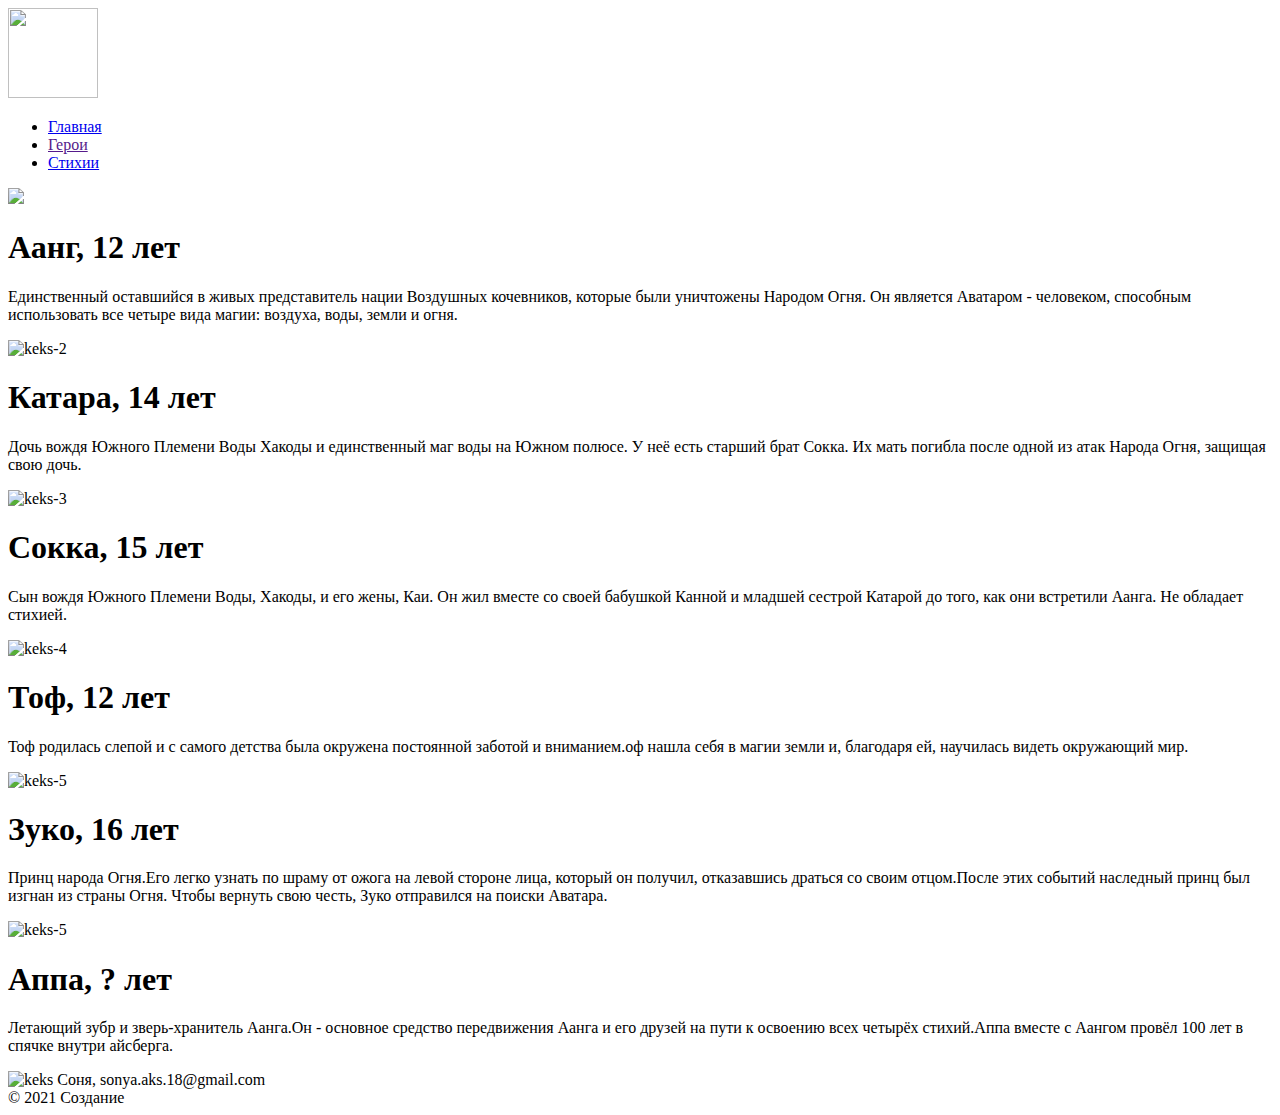
==== heroes.html @ 1b0d3969 "Add files via upload" ====
<!DOCTYPE html>
<html lang="ru">
  <head>
    <title>Аватар: Герои</title>
    <meta charset="utf-8">
    <link rel="stylesheet" href="css/style.css">
  </head>
 <body>
  <header class="page-header">
    <div class="logo">
      <img src="img/momo.jpg" width="90" height="90">
    </div>
    <nav class="main-menu">
      <ul>
        <li><a href="site.html">Главная</a></li>
        <li><a href="">Герои</a></li>
        <li><a href="elements.html">Стихии</a></li>
    </ul>
    </nav>
  </header>
    <main>
      <article class="blog-entry">
        <section class="photo">
            <img src="img/aang.jpg">
            <h1>Аанг, 12 лет</h1>
            <p>Единственный оставшийся в живых представитель нации Воздушных кочевников, которые были уничтожены Народом Огня. Он является Аватаром - человеком, способным использовать все четыре вида магии: воздуха, воды, земли и огня. </p>
        </section>
        <section class="photo">
            <img src="img/katara2.jpg" alt="keks-2">
            <h1>Катара, 14 лет</h1>
            <p>Дочь вождя Южного Племени Воды Хакоды и единственный маг воды на Южном полюсе. У неё есть старший брат Сокка. Их мать погибла после одной из атак Народа Огня, защищая свою дочь.</p>
        </section>
        <section class="photo">
            <img src="img/sokka.jpg" alt="keks-3">
            <h1>Сокка, 15 лет</h1>
            <p>Сын вождя Южного Племени Воды, Хакоды, и его жены, Каи. Он жил вместе со своей бабушкой Канной и младшей сестрой Катарой до того, как они встретили Аанга. Не обладает стихией.</p>
        </section>
        <section class="photo">
            <img src="img/tof.jpg" alt="keks-4">
            <h1>Тоф, 12 лет</h1>
            <p>Тоф родилась слепой и с самого детства была окружена постоянной заботой и вниманием.оф нашла себя в магии земли и, благодаря ей, научилась видеть окружающий мир.</p>
        </section>
        <section class="photo">
            <img src="img/zuko.jpg" alt="keks-5">
            <h1>Зуко, 16 лет</h1>
            <p>Принц народа Огня.Его легко узнать по шраму от ожога на левой стороне лица, который он получил, отказавшись драться со своим отцом.После этих событий наследный принц был изгнан из страны Огня. Чтобы вернуть свою честь, Зуко отправился на поиски Аватара.</p>
        </section>
        <section class="photo">
            <img src="img/appa.jpg" alt="keks-5">
            <h1>Аппа, ? лет</h1>
            <p>Летающий зубр и зверь-хранитель Аанга.Он - основное средство передвижения Аанга и его друзей на пути к освоению всех четырёх стихий.Аппа вместе с Аангом провёл 100 лет в спячке внутри айсберга.</p>
        </section>
    </article>
    </main>
    <footer class="page-footer">
        <footer class="info">
            <img src="img/appa.jpg" width="70" alt="keks">
                 Соня, sonya.aks.18@gmail.com
        </footer>
        <footer class="copyright">
            © 2021 Создание
        </footer>
    </footer>
</body>
</html>
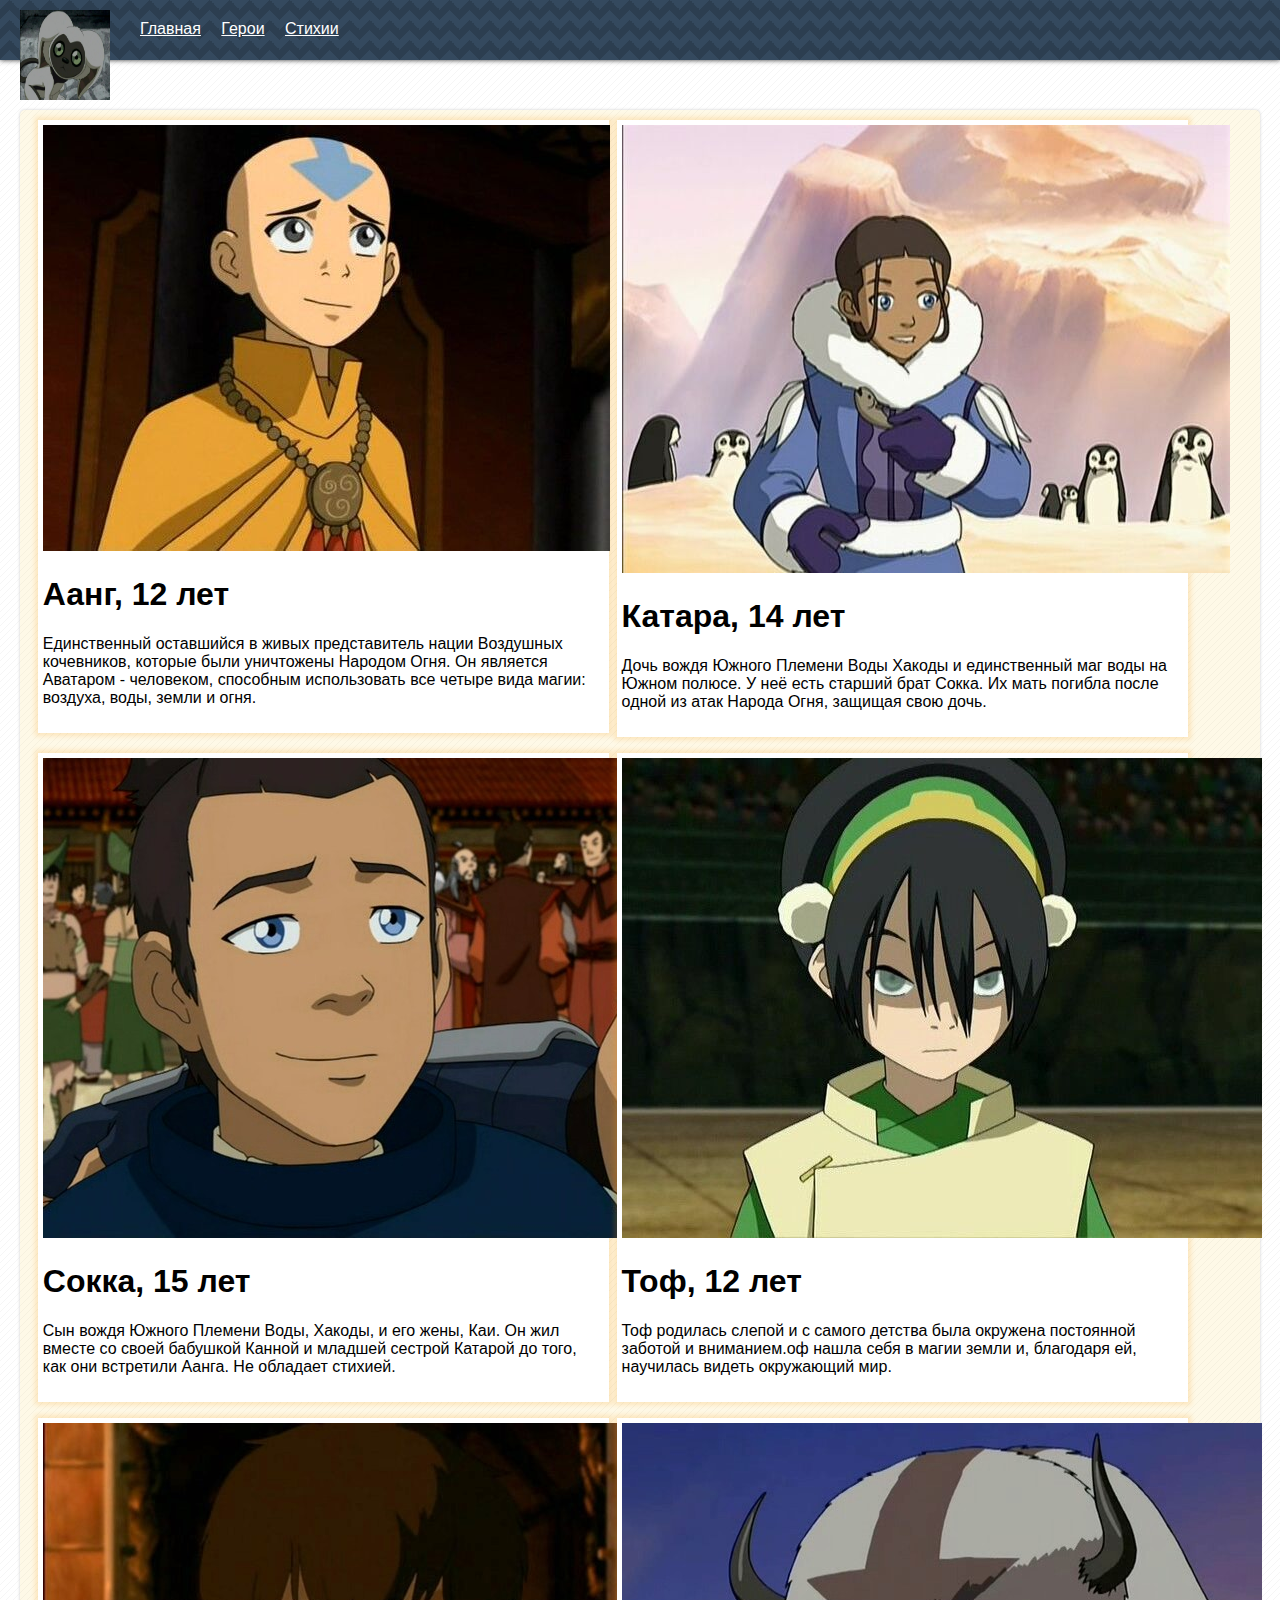
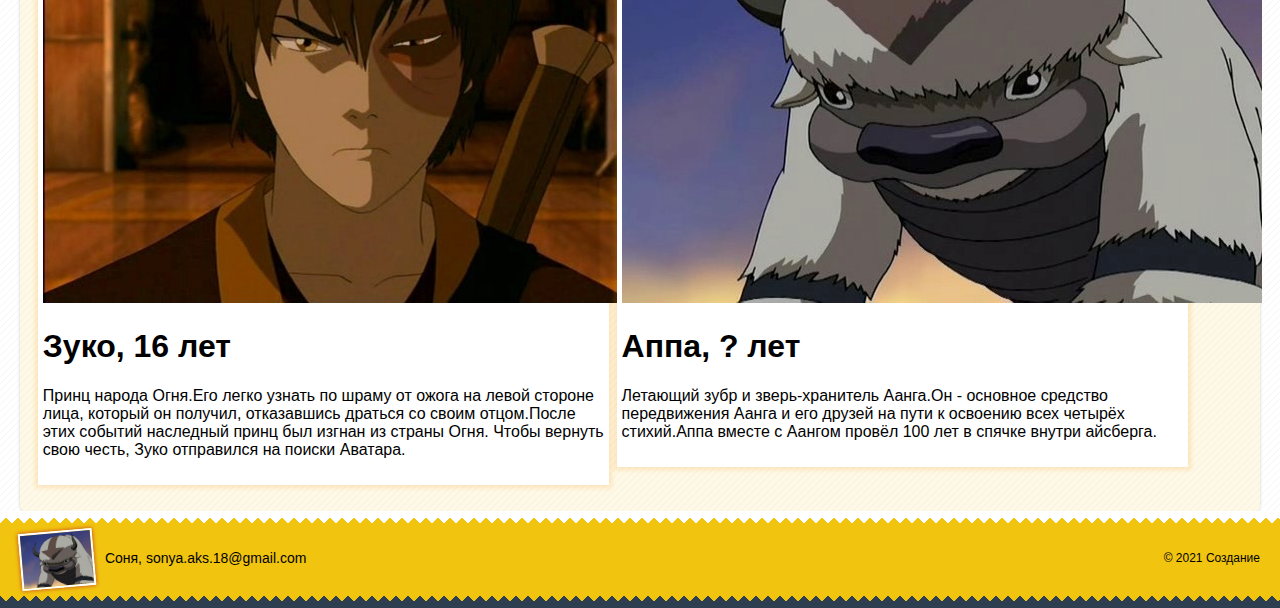
==== commit 3aa22856: "img, css" ====
--- a/heroes.html
+++ b/heroes.html
@@ -12,7 +12,7 @@
     </div>
     <nav class="main-menu">
       <ul>
-        <li><a href="site.html">Главная</a></li>
+        <li><a href="index.html">Главная</a></li>
         <li><a href="">Герои</a></li>
         <li><a href="elements.html">Стихии</a></li>
     </ul>
--- a/css/style.css
+++ b/css/style.css
@@ -0,0 +1,200 @@
+html,
+body {
+  margin: 0;
+  padding: 0;
+  font-size: 100%;
+  font-family: "Arial", "Helvetica Neue", "Helvetica", sans-serif;
+  color: white;
+  background-color: #2c3e50;
+}
+
+body {
+  width: 100%;
+}
+
+a:link,
+a:visited,
+a:hover,
+a:active {
+  color: #c0392b;
+}
+
+/* Шапка */
+header.page-header {
+  position: relative;
+  z-index: 5;
+  min-height: 20px;
+  padding: 20px;
+  color: white;
+  background-image:
+    linear-gradient(45deg, #34495e 25%, transparent 25%),
+    linear-gradient(-45deg, #34495e 25%, transparent 25%),
+    linear-gradient(135deg, #34495e 25%, transparent 25%),
+    linear-gradient(-135deg, #34495e 25%, transparent 25%);
+  background-position: 10px 0, 10px 0, 0 0, 0 0;
+  background-size: 20px 20px;
+  box-shadow: 0 0 5px 0 #333333;
+}
+
+div.logo {
+  position: absolute;
+  top: 10px;
+  left: 20px;
+  width: 90px;
+  height: 90px;
+  margin: 0;
+}
+
+nav.main-menu ul {
+  margin: 0;
+  margin-left: 120px;
+  padding: 0;
+  list-style: none;
+}
+
+.main-menu li {
+  display: inline-block;
+  margin-right: 1em;
+}
+
+.main-menu a {
+  color: white;
+}
+
+/* Основное содержание */
+main {
+  min-height: 200px;
+  padding-top: 50px;
+  color: black;
+  background-color: white;
+  background-image: url("[data-uri]");
+}
+
+main::after,
+.slides::after {
+  content: "";
+  display: table;
+  clear: both;
+}
+
+article.blog-entry {
+  min-height: 100px;
+  margin: 0 20px;
+  padding: 10px;
+  background-color: rgba(241, 196, 15, 0.1);
+  border-radius: 5px;
+  box-shadow: 0 0 3px #cccccc;
+}
+
+.blog-entry::after {
+  content: "";
+  display: table;
+  clear: both;
+}
+
+section.idea {
+  float: left;
+  width: 46%;
+  min-height: 100px;
+  padding: 2%;
+  background-color: rgba(243, 156, 18, 0.1);
+  border-radius: 5px;
+}
+
+.idea > p {
+  margin: 1em 0;
+  font-size: 16px;
+}
+
+.idea > p:last-child {
+  margin: 0;
+}
+
+.idea > h1 {
+  margin: 0;
+  font-size: 24px;
+}
+
+aside.video-preview {
+  float: right;
+  width: 46%;
+  margin: 0 0 1em 0.5em;
+  padding: 0.3em 0.3em 0.65em;
+  background-color: #ffffff;
+  box-shadow: 0 0 5px 3px rgba(243, 156, 18, 0.2);
+}
+
+.video-preview > img {
+  width: 100%;
+}
+
+section.photo {
+  float: left;
+  width: 46%;
+  margin: 0 0 1em 0.5em;
+  padding: 0.3em 0.3em 0.65em;
+  background-color: #ffffff;
+  box-shadow: 0 0 5px 3px rgba(243, 156, 18, 0.2);
+}
+
+section.photos {
+  min-height: 50px;
+  margin: 20px 0;
+  background-color: #f5f5f5;
+  box-shadow: 0 0 5px #cccccc;
+}
+
+figure.slides {
+  margin: 0 20px;
+  padding: 10px;
+}
+
+.slides > img {
+  float: left;
+  margin-right: 16px;
+}
+
+.slides > img:last-child {
+  margin-right: 0;
+}
+
+/* Подвал */
+footer.page-footer {
+  min-height: 50px;
+  padding: 20px;
+  font-size: 14px;
+  color: black;
+  background-color: #f1c40f;
+  background-image:
+    linear-gradient(45deg, transparent 50%, white 50%),
+    linear-gradient(-45deg, transparent 50%, white 50%),
+    linear-gradient(135deg, transparent 50%, #2c3e50 50%),
+    linear-gradient(-135deg, transparent 50%, #2c3e50 50%);
+  background-repeat: repeat-x;
+  background-position: 0 0, 0 0, 0 100%, 0 100%;
+  background-size: 12px 12px;
+}
+
+.page-footer::after {
+  content: "";
+  display: table;
+  clear: both;
+}
+
+.page-footer .info {
+  float: left;
+}
+
+.page-footer .info img {
+  margin-right: 0.5em;
+  vertical-align: middle;
+  border: 2px solid white;
+  box-shadow: 0 0 4px #c0392b;
+  transform: rotate(-5deg);
+}
+
+.page-footer .copyright {
+  float: right;
+  padding-top: 20px;
+  font-size: 12px;
+}